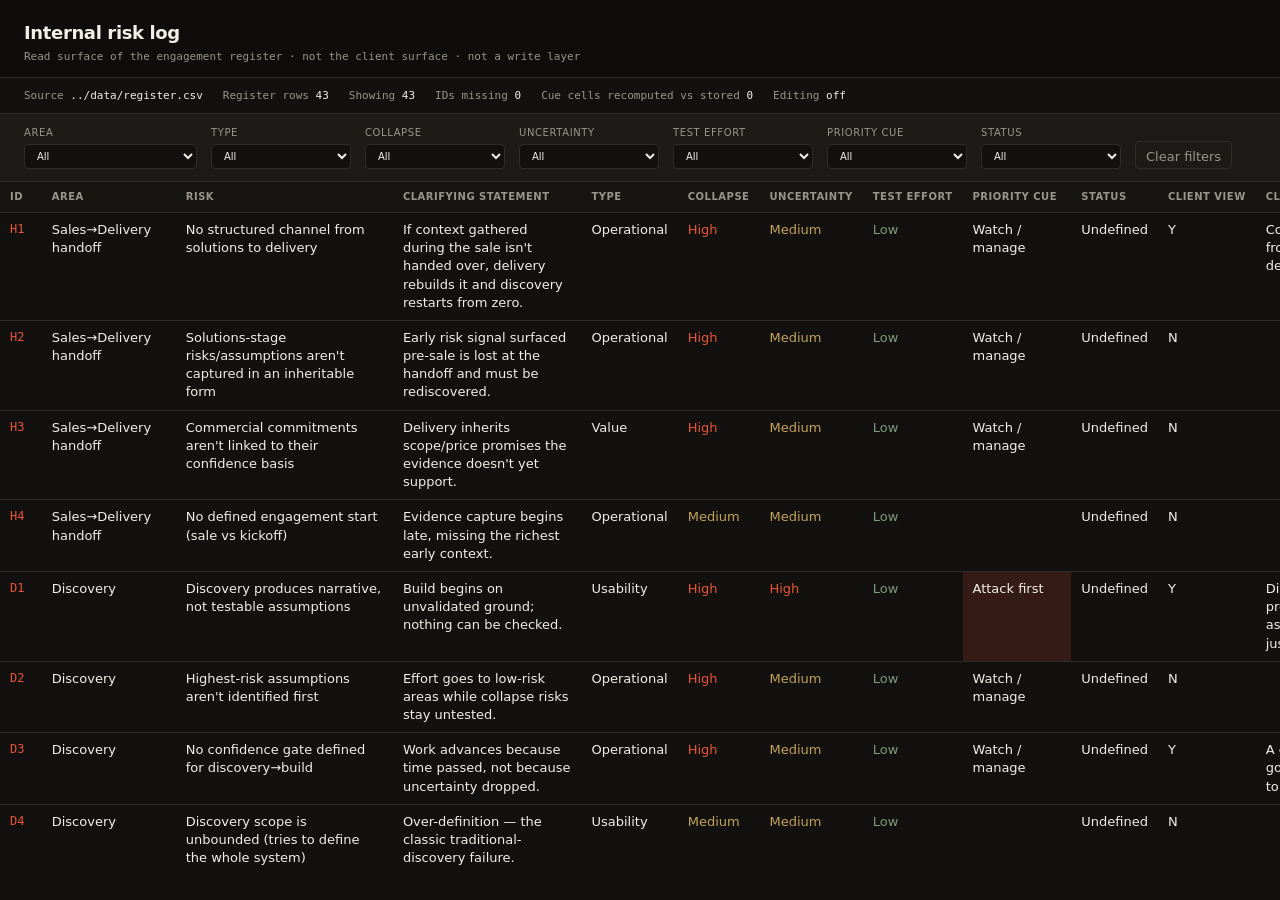
==== internal/index.html @ 5289ac95 "M3: add internal risk-log view (internal/index.html) Read-only table that fetches data/register.csv " ====
<!DOCTYPE html>
<html lang="en">
<head>
  <meta charset="utf-8">
  <meta name="viewport" content="width=device-width, initial-scale=1">
  <title>Internal risk log</title>
  <style>
    :root {
      --bg: #12110f;
      --surface: #1c1b18;
      --line: #2e2c28;
      --text: #f2efe9;
      --muted: #9a958c;
      --accent: #e75437;
      --accent-dim: rgba(231, 84, 55, 0.16);
      --head: #0e0d0b;
      --low: #7d9a7a;
      --med: #c4a35a;
    }
    * { box-sizing: border-box; }
    html, body { margin: 0; padding: 0; background: var(--bg); color: var(--text); }
    body {
      font-family: "IBM Plex Sans", "Segoe UI", system-ui, sans-serif;
      font-size: 13px;
      line-height: 1.4;
    }
    header {
      padding: 20px 24px 12px;
      border-bottom: 1px solid var(--line);
      background: var(--head);
    }
    header h1 {
      font-size: 18px;
      font-weight: 600;
      letter-spacing: -0.02em;
      margin: 0 0 4px;
    }
    header p {
      margin: 0;
      color: var(--muted);
      font-family: "IBM Plex Mono", ui-monospace, "SF Mono", Menlo, Consolas, monospace;
      font-size: 11px;
    }
    .meta {
      display: flex;
      flex-wrap: wrap;
      gap: 12px 20px;
      padding: 10px 24px;
      border-bottom: 1px solid var(--line);
      color: var(--muted);
      font-family: "IBM Plex Mono", ui-monospace, Menlo, Consolas, monospace;
      font-size: 11px;
    }
    .meta strong { color: var(--text); font-weight: 500; }
    .filters {
      display: flex;
      flex-wrap: wrap;
      gap: 10px 14px;
      align-items: end;
      padding: 12px 24px;
      border-bottom: 1px solid var(--line);
      background: var(--surface);
      position: sticky;
      top: 0;
      z-index: 2;
    }
    .filters label {
      display: flex;
      flex-direction: column;
      gap: 4px;
      color: var(--muted);
      font-size: 10px;
      text-transform: uppercase;
      letter-spacing: 0.06em;
    }
    .filters select {
      background: var(--bg);
      color: var(--text);
      border: 1px solid var(--line);
      border-radius: 4px;
      padding: 5px 8px;
      font: inherit;
      min-width: 140px;
    }
    .filters button {
      background: transparent;
      color: var(--muted);
      border: 1px solid var(--line);
      border-radius: 4px;
      padding: 6px 10px;
      font: inherit;
      cursor: pointer;
      height: 28px;
    }
    .filters button:hover { color: var(--text); border-color: var(--muted); }
    .wrap { overflow: auto; max-height: calc(100vh - 210px); }
    table {
      width: 100%;
      border-collapse: collapse;
      min-width: 1400px;
    }
    th, td {
      border-bottom: 1px solid var(--line);
      padding: 8px 10px;
      text-align: left;
      vertical-align: top;
    }
    th {
      position: sticky;
      top: 0;
      background: #161512;
      font-size: 10px;
      text-transform: uppercase;
      letter-spacing: 0.05em;
      color: var(--muted);
      white-space: nowrap;
      z-index: 1;
    }
    th.sortable button {
      all: unset;
      cursor: pointer;
      color: inherit;
      display: inline-flex;
      align-items: center;
      gap: 6px;
    }
    th.sortable button:hover { color: var(--text); }
    th.sortable[aria-sort="ascending"] button,
    th.sortable[aria-sort="descending"] button { color: var(--text); }
    .sort-ind { font-size: 9px; color: var(--accent); }
    td.id {
      font-family: "IBM Plex Mono", ui-monospace, Menlo, Consolas, monospace;
      font-size: 12px;
      white-space: nowrap;
      color: var(--accent);
    }
    td.risk, td.clarifying, td.client-label { max-width: 280px; }
    .empty { color: var(--muted); }
    .score-High { color: var(--accent); }
    .score-Medium { color: var(--med); }
    .score-Low { color: var(--low); }
    .cue-attack { background: var(--accent-dim); }
    .mismatch { text-decoration: underline dotted var(--muted); }
    #status-banner {
      padding: 24px;
      color: var(--muted);
      font-family: "IBM Plex Mono", ui-monospace, Menlo, Consolas, monospace;
    }
    #status-banner.error { color: var(--accent); }
  </style>
</head>
<body>
  <header>
    <h1>Internal risk log</h1>
    <p>Read surface of the engagement register · not the client surface · not a write layer</p>
  </header>
  <div class="meta" id="meta" hidden></div>
    <form class="filters" id="filters" hidden onsubmit="return false"></form>
  <div id="status-banner">Loading <code>../data/register.csv</code>…</div>
  <div class="wrap" hidden>
    <table id="register">
      <thead></thead>
      <tbody></tbody>
    </table>
  </div>
  <script>
    const SOURCE = "../data/register.csv";
    const FILTER_KEYS = ["Area", "Type", "Collapse", "Uncertainty", "Test effort", "Priority cue", "Status"];
    const CONTRACT_COLUMNS = [
      "ID", "Area", "Risk", "Clarifying statement", "Type", "Collapse",
      "Uncertainty", "Test effort", "Priority cue", "Status", "Client view", "Client label"
    ];
    const SCORE_RANK = { Low: 1, Medium: 2, High: 3 };
    const STATUS_RANK = { Undefined: 1, "In test": 2, Validated: 3, Committed: 4, Parked: 5 };
    const ALL = "__all__";
    const EMPTY = "__empty__";

    const wrap = document.querySelector(".wrap");
    const banner = document.getElementById("status-banner");
    const meta = document.getElementById("meta");
    const filtersEl = document.getElementById("filters");
    const thead = document.querySelector("#register thead");
    const tbody = document.querySelector("#register tbody");

    let headers = [];
    let records = [];
    let sortKey = null;
    let sortDir = "asc";

    function parseCSV(text) {
      if (text.charCodeAt(0) === 0xFEFF) text = text.slice(1);
      const rows = [];
      let row = [];
      let field = "";
      let inQuotes = false;
      for (let i = 0; i < text.length; i++) {
        const c = text[i];
        if (inQuotes) {
          if (c === '"') {
            if (text[i + 1] === '"') { field += '"'; i++; }
            else inQuotes = false;
          } else {
            field += c;
          }
          continue;
        }
        if (c === '"') { inQuotes = true; continue; }
        if (c === ",") { row.push(field); field = ""; continue; }
        if (c === "\r") continue;
        if (c === "\n") { row.push(field); rows.push(row); row = []; field = ""; continue; }
        field += c;
      }
      if (field.length || row.length) {
        row.push(field);
        rows.push(row);
      }
      return rows.filter((r) => r.some((cell) => cell !== ""));
    }

    function derivedCue(row) {
      const collapse = row["Collapse"];
      const uncertainty = row["Uncertainty"];
      const effort = row["Test effort"];
      if (collapse === "High" && uncertainty === "High" && effort === "High") return "Cluster - decompose";
      if (collapse === "High" && uncertainty === "High") return "Attack first";
      return row["Priority cue"];
    }

    function cellKey(value) {
      return value === "" ? EMPTY : value;
    }

    function uniqueValues(key) {
      const seen = new Map();
      for (const rec of records) {
        const v = rec[key];
        const k = cellKey(v);
        if (!seen.has(k)) seen.set(k, v);
      }
      return [...seen.values()].sort((a, b) => {
        if (a === "") return 1;
        if (b === "") return -1;
        if (key === "Collapse" || key === "Uncertainty" || key === "Test effort") {
          return (SCORE_RANK[a] || 0) - (SCORE_RANK[b] || 0);
        }
        if (key === "Status") return (STATUS_RANK[a] || 99) - (STATUS_RANK[b] || 99);
        return a.localeCompare(b, "en", { sensitivity: "base" });
      });
    }

    function compare(a, b, key) {
      const av = a[key] ?? "";
      const bv = b[key] ?? "";
      let cmp = 0;
      if (key === "Collapse" || key === "Uncertainty" || key === "Test effort") {
        cmp = (SCORE_RANK[av] || 0) - (SCORE_RANK[bv] || 0);
      } else if (key === "Status") {
        cmp = (STATUS_RANK[av] || 99) - (STATUS_RANK[bv] || 99);
      } else {
        cmp = String(av).localeCompare(String(bv), "en", { sensitivity: "base" });
      }
      if (cmp === 0) cmp = a.__index - b.__index;
      return sortDir === "desc" ? -cmp : cmp;
    }

    function visibleRecords() {
      const selected = {};
      for (const key of FILTER_KEYS) {
        const el = document.getElementById("filter-" + key);
        selected[key] = el ? el.value : ALL;
      }
      let rows = records.filter((rec) => {
        return FILTER_KEYS.every((key) => {
          const want = selected[key];
          if (want === ALL) return true;
          if (want === EMPTY) return rec[key] === "";
          return rec[key] === want;
        });
      });
      if (sortKey) rows = rows.slice().sort((a, b) => compare(a, b, sortKey));
      return rows;
    }

    function escapeHtml(s) {
      return String(s)
        .replace(/&/g, "&amp;")
        .replace(/</g, "&lt;")
        .replace(/>/g, "&gt;")
        .replace(/"/g, "&quot;");
    }

    function classFor(key, value) {
      const classes = [];
      if (key === "ID") classes.push("id");
      if (key === "Risk") classes.push("risk");
      if (key === "Clarifying statement") classes.push("clarifying");
      if (key === "Client label") classes.push("client-label");
      if (key === "Collapse" || key === "Uncertainty" || key === "Test effort") {
        classes.push("score-" + value);
      }
      if (key === "Priority cue" && value === "Attack first") classes.push("cue-attack");
      if (value === "") classes.push("empty");
      return classes.join(" ");
    }

    function renderMeta(visible) {
      const missing = records.filter((r) => !r["ID"]).length;
      const mismatches = records.filter((r) => r["Priority cue"] !== r.__cueStored).length;
      meta.hidden = false;
      meta.innerHTML =
        "<span>Source <strong>" + escapeHtml(SOURCE) + "</strong></span>" +
        "<span>Register rows <strong id=\"row-count\">" + records.length + "</strong></span>" +
        "<span>Showing <strong id=\"visible-count\">" + visible.length + "</strong></span>" +
        "<span>IDs missing <strong id=\"missing-ids\">" + missing + "</strong></span>" +
        "<span>Cue cells recomputed vs stored <strong id=\"cue-mismatches\">" + mismatches + "</strong></span>" +
        "<span>Editing <strong>off</strong></span>";
    }

    function renderFilters() {
      filtersEl.hidden = false;
      filtersEl.innerHTML = FILTER_KEYS.map((key) => {
        const opts = uniqueValues(key).map((v) => {
          const label = v === "" ? "(empty)" : v;
          return "<option value=\"" + escapeHtml(cellKey(v)) + "\">" + escapeHtml(label) + "</option>";
        }).join("");
        return "<label>" + escapeHtml(key) +
          "<select id=\"filter-" + escapeHtml(key) + "\" data-filter=\"" + escapeHtml(key) + "\">" +
          "<option value=\"" + ALL + "\">All</option>" + opts +
          "</select></label>";
      }).join("") + "<button type=\"button\" id=\"clear-filters\">Clear filters</button>";
      filtersEl.querySelectorAll("select").forEach((el) => {
        el.addEventListener("change", renderTable);
      });
      document.getElementById("clear-filters").addEventListener("click", () => {
        filtersEl.querySelectorAll("select").forEach((el) => { el.value = ALL; });
        sortKey = null;
        sortDir = "asc";
        renderTable();
      });
    }

    function renderHead() {
      thead.innerHTML = "<tr>" + headers.map((key) => {
        const sortable = FILTER_KEYS.includes(key);
        if (!sortable) return "<th scope=\"col\">" + escapeHtml(key) + "</th>";
        let aria = "none";
        let ind = "";
        if (sortKey === key) {
          aria = sortDir === "asc" ? "ascending" : "descending";
          ind = "<span class=\"sort-ind\">" + (sortDir === "asc" ? "▲" : "▼") + "</span>";
        }
        return "<th scope=\"col\" class=\"sortable\" aria-sort=\"" + aria + "\">" +
          "<button type=\"button\" data-sort=\"" + escapeHtml(key) + "\">" +
          escapeHtml(key) + ind + "</button></th>";
      }).join("") + "</tr>";
      thead.querySelectorAll("button[data-sort]").forEach((btn) => {
        btn.addEventListener("click", () => {
          const key = btn.getAttribute("data-sort");
          if (sortKey === key) sortDir = sortDir === "asc" ? "desc" : "asc";
          else { sortKey = key; sortDir = "asc"; }
          renderTable();
        });
      });
    }

    function renderTable() {
      const visible = visibleRecords();
      renderHead();
      renderMeta(visible);
      tbody.innerHTML = visible.map((rec) => {
        const cells = headers.map((key) => {
          const raw = rec[key] ?? "";
          const display = raw === "" ? "" : escapeHtml(raw);
          let title = "";
          let extra = "";
          if (key === "Priority cue" && rec.__cueStored !== rec["Priority cue"]) {
            extra = " mismatch";
            title = " title=\"Stored cell: " + escapeHtml(rec.__cueStored || "(empty)") + "\"";
          }
          return "<td class=\"" + classFor(key, raw) + extra + "\"" + title + ">" + display + "</td>";
        }).join("");
        return "<tr data-id=\"" + escapeHtml(rec["ID"] || "") + "\">" + cells + "</tr>";
      }).join("");
    }

    function fail(message) {
      banner.hidden = false;
      banner.className = "error";
      banner.textContent = message;
    }

    fetch(SOURCE)
      .then((res) => {
        if (!res.ok) throw new Error("HTTP " + res.status + " fetching " + SOURCE);
        return res.text();
      })
      .then((text) => {
        const rows = parseCSV(text);
        if (!rows.length) throw new Error("Register parsed to zero rows.");
        headers = rows[0];
        const missingCols = CONTRACT_COLUMNS.filter((c) => !headers.includes(c));
        if (missingCols.length) {
          throw new Error("Register missing contracted columns: " + missingCols.join(", "));
        }
        records = rows.slice(1).map((cells, index) => {
          const rec = { __index: index };
          headers.forEach((h, i) => { rec[h] = cells[i] ?? ""; });
          rec.__cueStored = rec["Priority cue"];
          rec["Priority cue"] = derivedCue(rec);
          return rec;
        });
        banner.hidden = true;
        wrap.hidden = false;
        renderFilters();
        renderTable();
      })
      .catch((err) => {
        fail("Could not load " + SOURCE + " same-origin. Serve the repo root over HTTP. " + err.message);
      });
  </script>
</body>
</html>
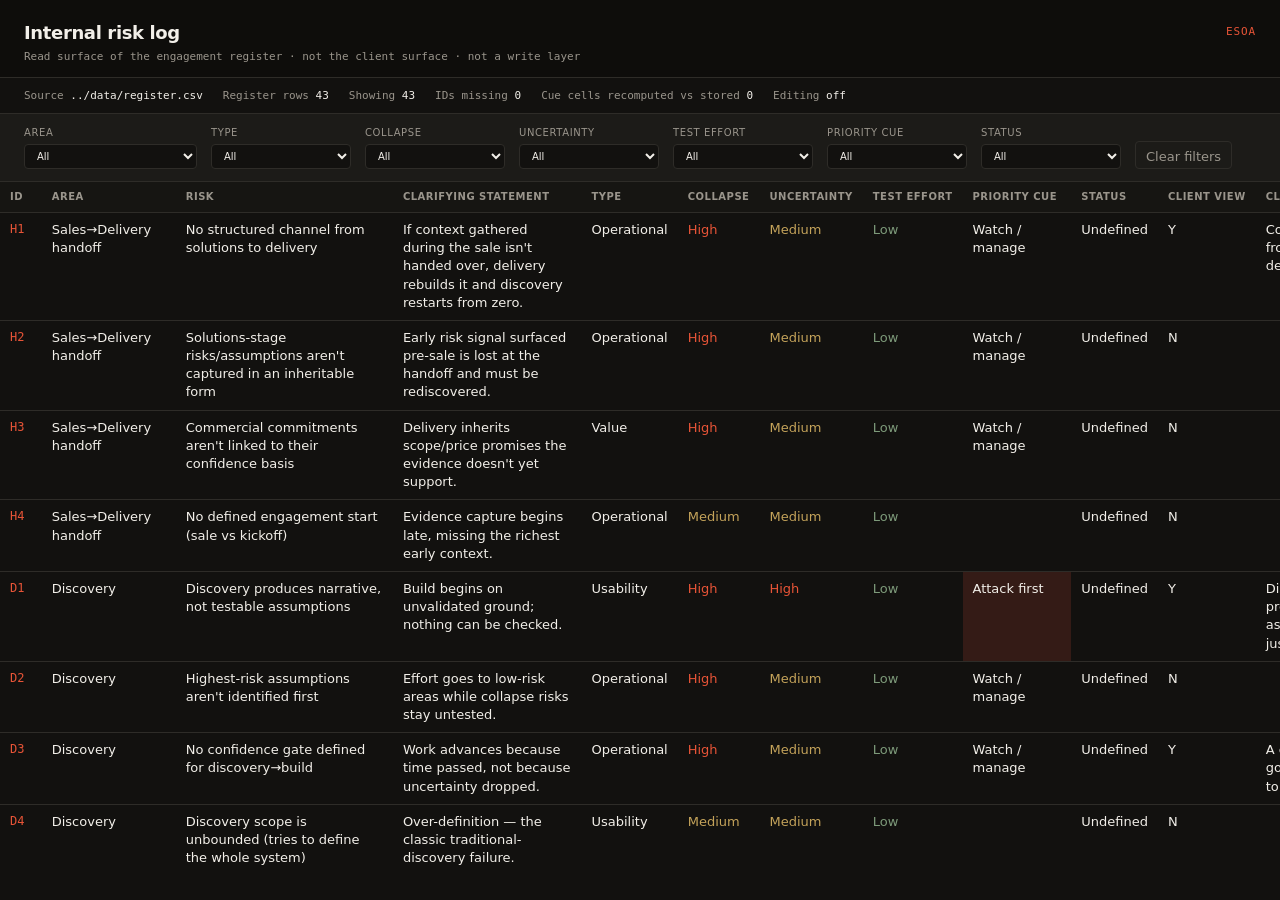
==== commit 7956ee69: "Add two-way links between the client board and the internal register. No access control yet — both s" ====
--- a/internal/index.html
+++ b/internal/index.html
@@ -25,6 +25,10 @@
       line-height: 1.4;
     }
     header {
+      display: flex;
+      align-items: flex-start;
+      justify-content: space-between;
+      gap: 16px;
       padding: 20px 24px 12px;
       border-bottom: 1px solid var(--line);
       background: var(--head);
@@ -41,6 +45,18 @@
       font-family: "IBM Plex Mono", ui-monospace, "SF Mono", Menlo, Consolas, monospace;
       font-size: 11px;
     }
+    .esoa-link {
+      font-family: "IBM Plex Mono", ui-monospace, Menlo, Consolas, monospace;
+      font-size: 11px;
+      font-weight: 500;
+      letter-spacing: 0.08em;
+      text-transform: uppercase;
+      color: var(--accent);
+      text-decoration: none;
+      white-space: nowrap;
+      padding-top: 4px;
+    }
+    .esoa-link:hover { color: var(--text); }
     .meta {
       display: flex;
       flex-wrap: wrap;
@@ -151,8 +167,11 @@
 </head>
 <body>
   <header>
-    <h1>Internal risk log</h1>
-    <p>Read surface of the engagement register · not the client surface · not a write layer</p>
+    <div>
+      <h1>Internal risk log</h1>
+      <p>Read surface of the engagement register · not the client surface · not a write layer</p>
+    </div>
+    <a class="esoa-link" href="../">ESOA</a>
   </header>
   <div class="meta" id="meta" hidden></div>
     <form class="filters" id="filters" hidden onsubmit="return false"></form>
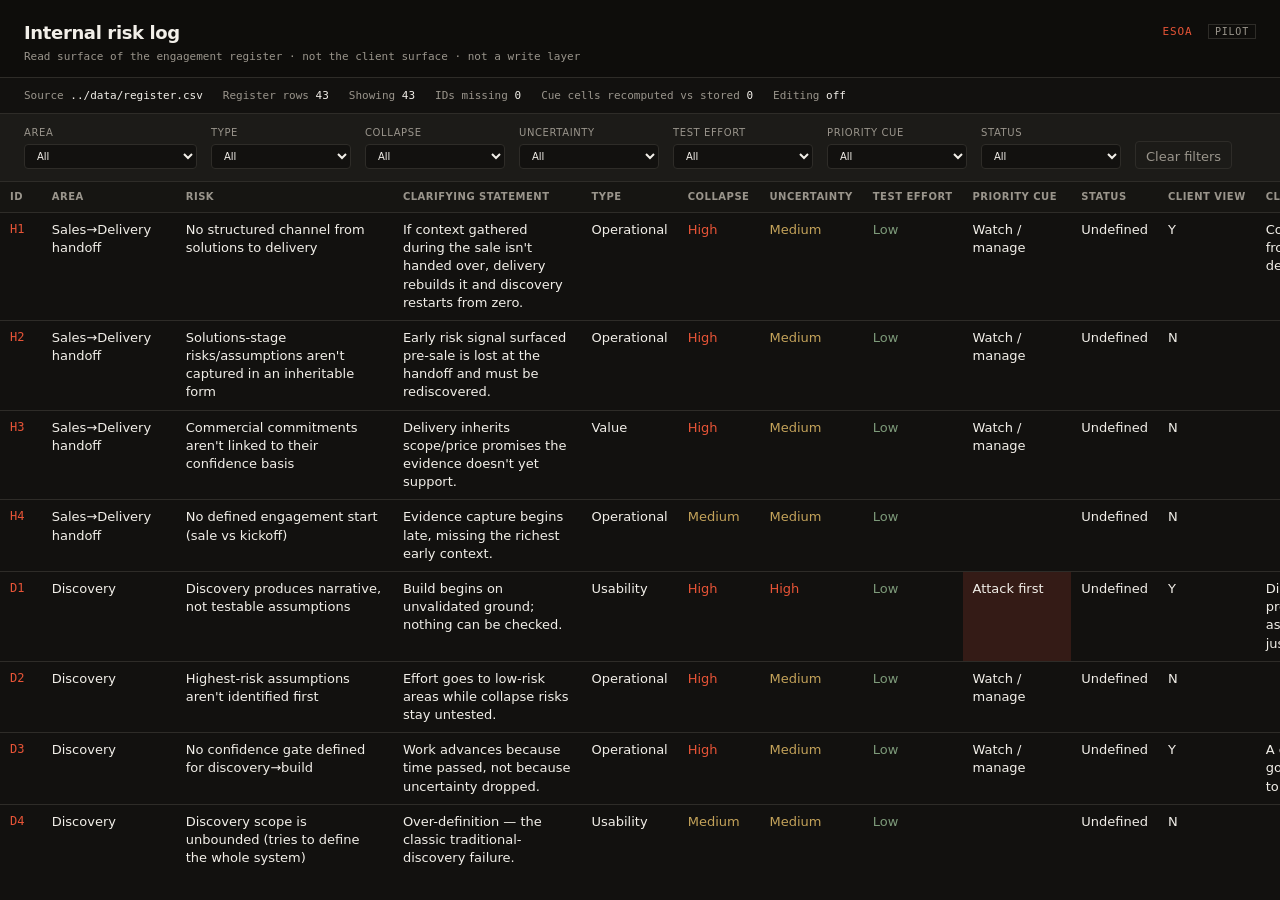
==== commit 9f7f414c: "Revise the client board into the quiet ESOA surface of sight. Strip the landing-page nav and display" ====
--- a/internal/index.html
+++ b/internal/index.html
@@ -57,6 +57,16 @@
       padding-top: 4px;
     }
     .esoa-link:hover { color: var(--text); }
+    .esoa-link .pilot {
+      margin-left: 8px;
+      font-size: 10px;
+      letter-spacing: 0.08em;
+      text-transform: uppercase;
+      color: var(--muted);
+      border: 1px solid var(--line);
+      padding: 1px 6px;
+      font-weight: 400;
+    }
     .meta {
       display: flex;
       flex-wrap: wrap;
@@ -171,7 +181,8 @@
       <h1>Internal risk log</h1>
       <p>Read surface of the engagement register · not the client surface · not a write layer</p>
     </div>
-    <a class="esoa-link" href="../">ESOA</a>
+    <!-- PILOT ONLY: in production these are separate, access-controlled surfaces. -->
+    <a class="esoa-link" href="../">ESOA <span class="pilot">pilot</span></a>
   </header>
   <div class="meta" id="meta" hidden></div>
     <form class="filters" id="filters" hidden onsubmit="return false"></form>
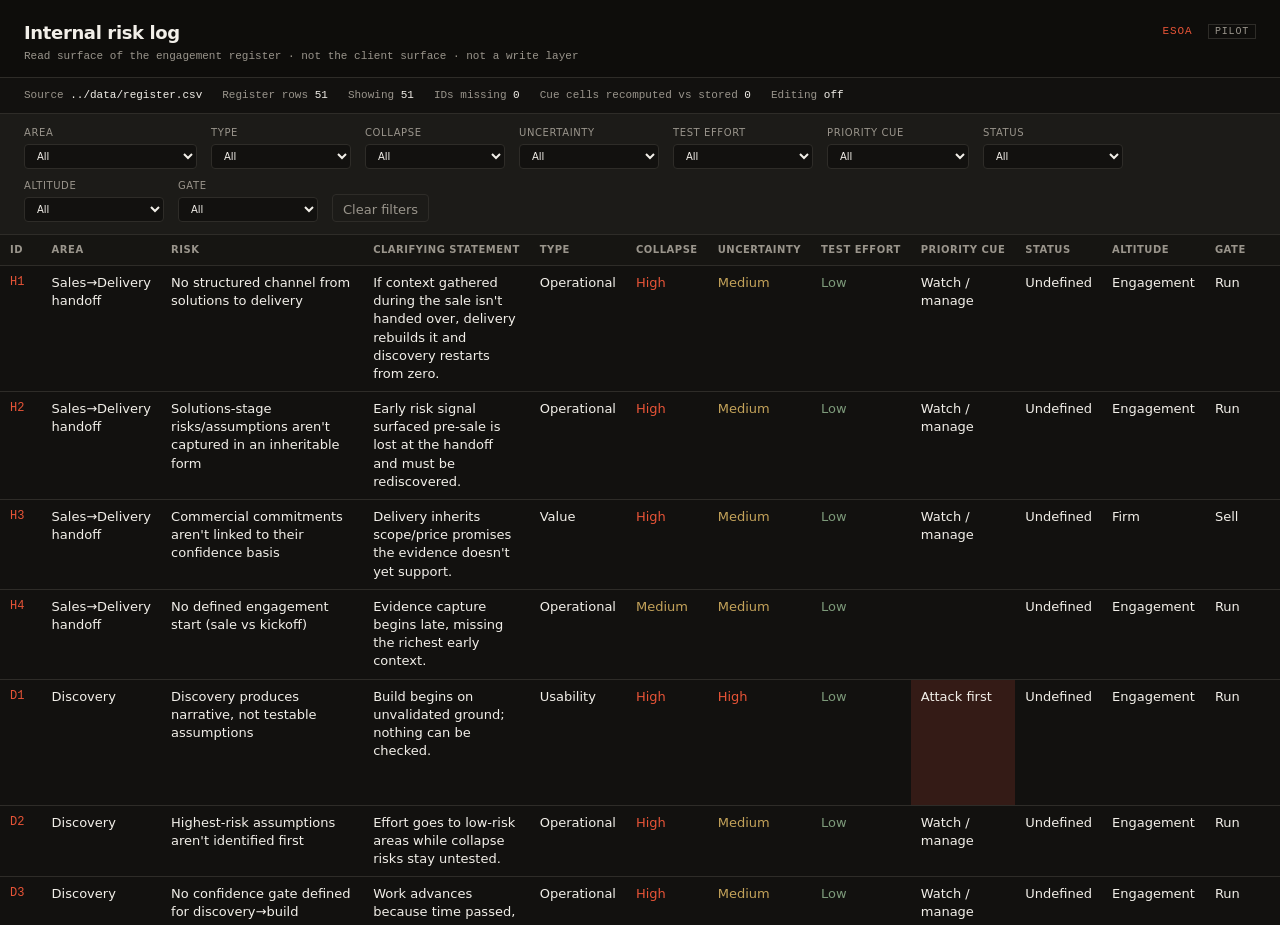
==== commit 92eacaef: "Scope the client board to the current gate and refresh the register from the owner spreadsheet. The " ====
--- a/internal/index.html
+++ b/internal/index.html
@@ -195,10 +195,11 @@
   </div>
   <script>
     const SOURCE = "../data/register.csv";
-    const FILTER_KEYS = ["Area", "Type", "Collapse", "Uncertainty", "Test effort", "Priority cue", "Status"];
+    const FILTER_KEYS = ["Area", "Type", "Collapse", "Uncertainty", "Test effort", "Priority cue", "Status", "Altitude", "Gate"];
     const CONTRACT_COLUMNS = [
       "ID", "Area", "Risk", "Clarifying statement", "Type", "Collapse",
-      "Uncertainty", "Test effort", "Priority cue", "Status", "Client view", "Client label"
+      "Uncertainty", "Test effort", "Priority cue", "Status", "Altitude", "Gate",
+      "Client view", "Client label"
     ];
     const SCORE_RANK = { Low: 1, Medium: 2, High: 3 };
     const STATUS_RANK = { Undefined: 1, "In test": 2, Validated: 3, Committed: 4, Parked: 5 };
